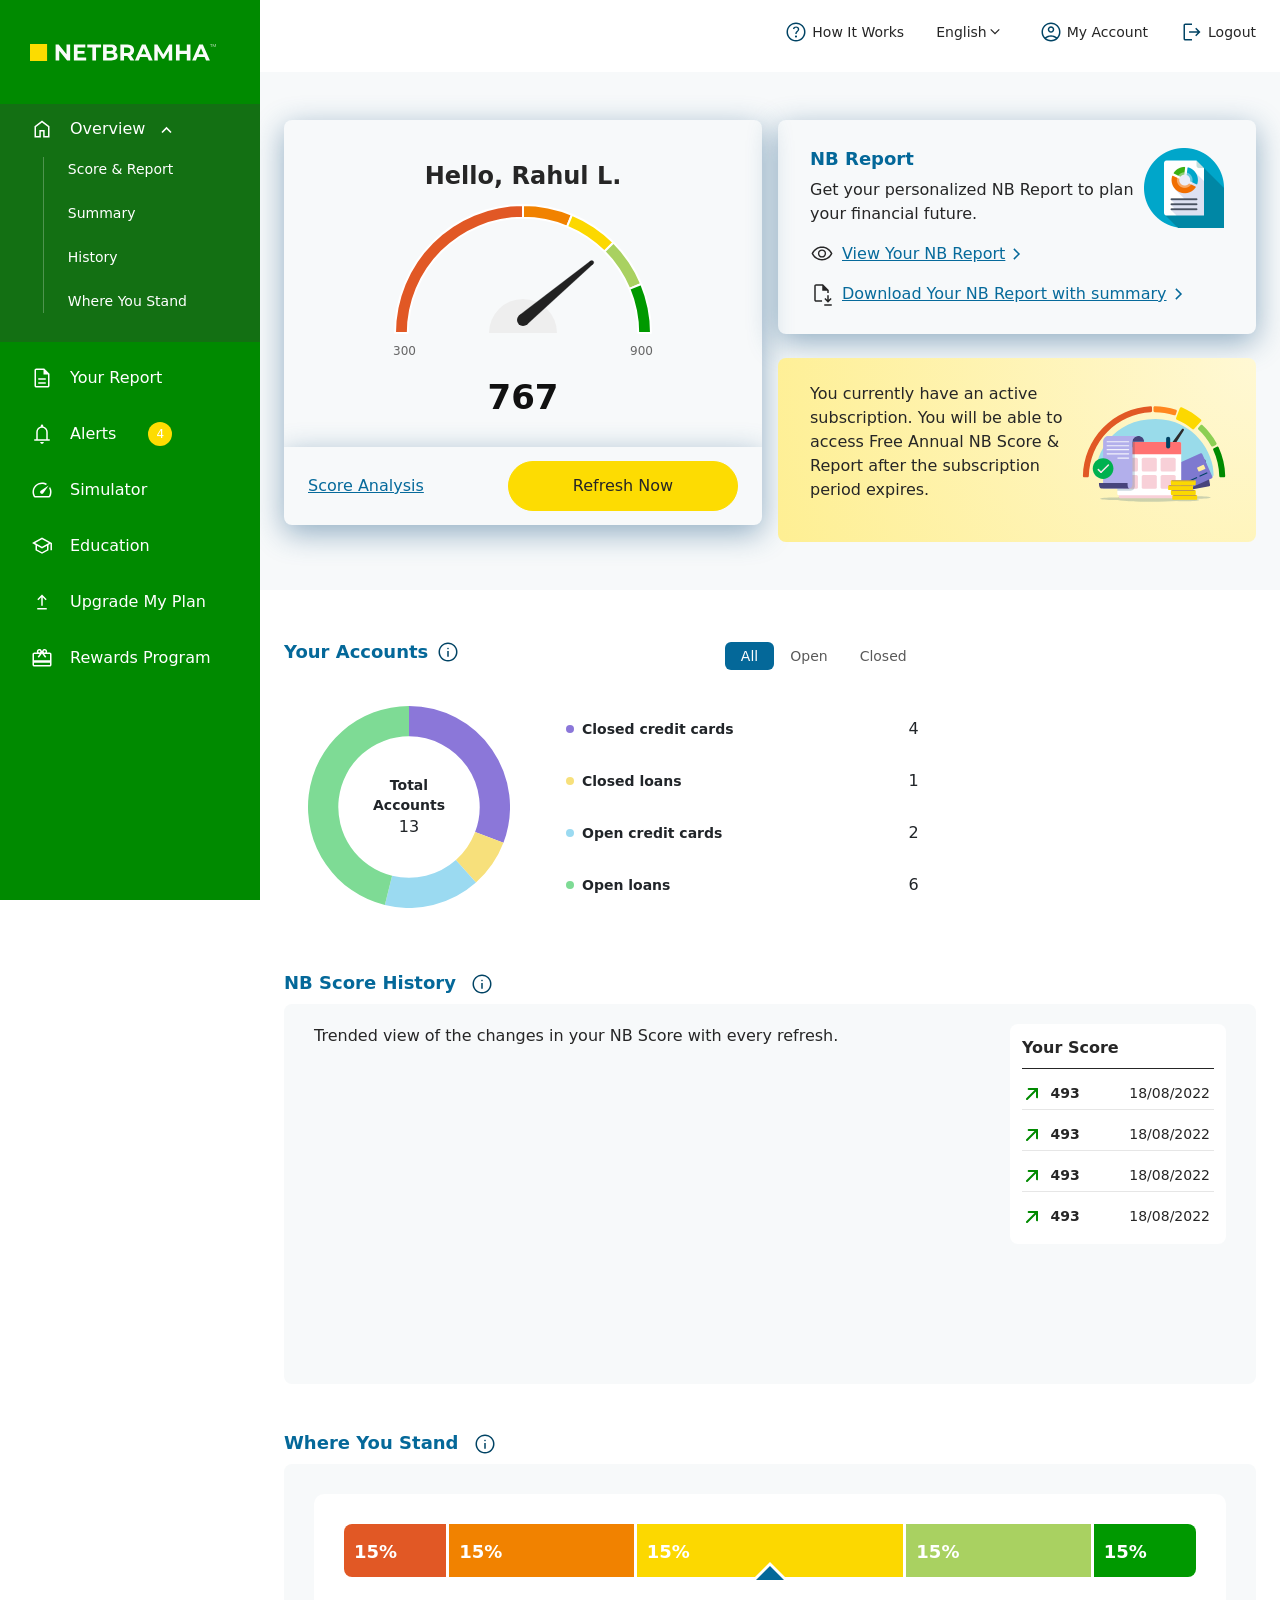
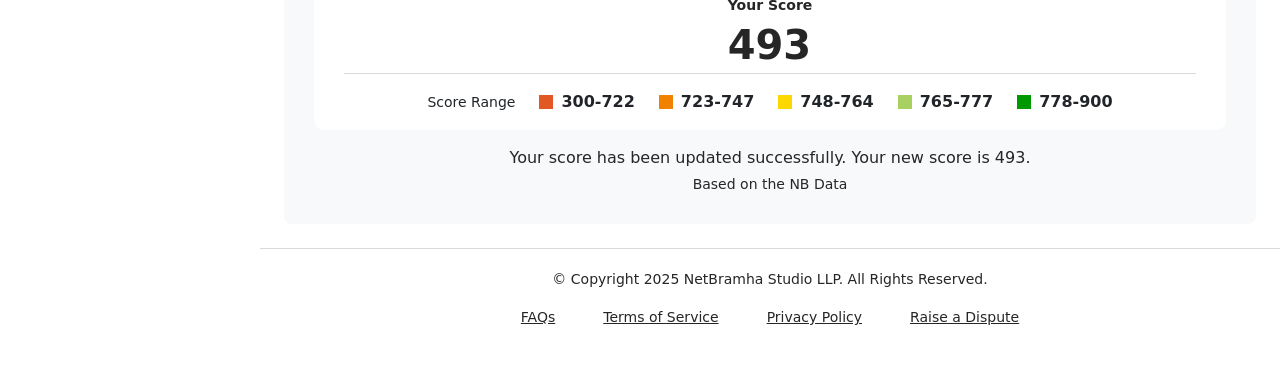
==== index.html @ ee1ac3c3 "Add files via upload feat: uploaded all the files" ====
<!DOCTYPE html>
<html lang="en">

    <head>
        <meta charset="UTF-8">
        <meta name="viewport" content="width=device-width, initial-scale=1.0">
        <title>NETBRAHMA</title>
        <link rel="preconnect" href="https://fonts.googleapis.com">
        <link rel="preconnect" href="https://fonts.gstatic.com" crossorigin>
        <link
            href="https://fonts.googleapis.com/css2?family=Roboto:ital,wght@0,100..900;1,100..900&display=swap"
            rel="stylesheet">
        <link rel="stylesheet" href="Assets/base.css">
        <link
            href="https://cdn.jsdelivr.net/npm/bootstrap@5.3.8/dist/css/bootstrap.min.css"
            rel="stylesheet"
            integrity="sha384-sRIl4kxILFvY47J16cr9ZwB07vP4J8+LH7qKQnuqkuIAvNWLzeN8tE5YBujZqJLB"
            crossorigin="anonymous">
    </head>

    <body class="body">

        <aside class="sidebar">
            <div class="drawer-icon d-lg-none"
                onclick="this.classList.toggle('expanded'); this.closest('.sidebar').classList.toggle('active')"></div>

            <div class="sidebar-content d-none d-md-block">
                <img src="img/netbramha-logo.svg" alt="Logo">
            </div>
            <div class="sidebar-content-wrapper">
                <div class="sidebar-menu-content d-lg-none">
                    <a class="sidebar-menu-content__link text-decoration-none"
                        data-bs-toggle="collapse"
                        href="#collapseExample" role="button"
                        aria-expanded="false" aria-controls="collapseExample">
                        <img src="img/overview.svg" alt="Logo"> <span
                            class="sidebar-menu-content__link-text ml-3 font-16 fnt-regular clr-white">Overview</span>
                        <span class="sidebar-menu-content__link-text-arrow">
                            <svg xmlns="http://www.w3.org/2000/svg" width="11"
                                height="8" viewBox="0 0 11 8" fill="none">
                                <path d="M10 6.5L5.5 2L1 6.5" stroke="white"
                                    stroke-width="1.6" />
                            </svg>
                        </span>
                    </a>
                    <div class="collapse " id="collapseExample">

                        <div class="card card-body border-0"
                            style="--bs-card-bg: transparent;    --bs-card-spacer-x: 0.8rem;">
                            <div class="d-flex">
                                <div class="vr"></div>
                                <ul class="ps-4 m-0 list-unstyled ">
                                    <li>
                                        <a href="#"
                                            class="sidebar-menu-content__link-text ml-3 font-14 text-decoration-none fnt-regular clr-white">Score
                                            & Report</a>
                                    </li>
                                    <li>
                                        <a href="#"
                                            class="sidebar-menu-content__link-text ml-3 font-14 text-decoration-none fnt-regular clr-white">Summary</a>
                                    </li>
                                    <li>
                                        <a href="#"
                                            class="sidebar-menu-content__link-text ml-3 font-14 text-decoration-none fnt-regular clr-white">History</a>
                                    </li>
                                    <li>
                                        <a href="#"
                                            class="sidebar-menu-content__link-text ml-3 font-14 text-decoration-none fnt-regular clr-white">Where
                                            You Stand</a>
                                    </li>
                                </ul>

                            </div>

                        </div>
                    </div>
                </div>
                <div class="sidebar-menu-content d-none d-lg-block">
                    <a class="sidebar-menu-content__link text-decoration-none"
                        data-bs-toggle="collapse"
                        href="#collapseExample" role="button"
                        aria-expanded="false" aria-controls="collapseExample">
                        <img src="img/overview.svg" alt="Logo"> <span
                            class="sidebar-menu-content__link-text ml-3 font-16 fnt-regular clr-white">Overview</span>
                        <span class="sidebar-menu-content__link-text-arrow">
                            <svg xmlns="http://www.w3.org/2000/svg" width="11"
                                height="8" viewBox="0 0 11 8" fill="none">
                                <path d="M10 6.5L5.5 2L1 6.5" stroke="white"
                                    stroke-width="1.6" />
                            </svg>
                        </span>
                    </a>
                    <div class="collapse show" id="collapseExample">

                        <div class="card card-body border-0"
                            style="--bs-card-bg: transparent;    --bs-card-spacer-x: 0.8rem;">
                            <div class="d-flex">
                                <div class="vr"></div>
                                <ul class="ps-4 m-0 list-unstyled ">
                                    <li>
                                        <a href="#"
                                            class="sidebar-menu-content__link-text ml-3 font-14 text-decoration-none fnt-regular clr-white">Score
                                            & Report</a>
                                    </li>
                                    <li>
                                        <a href="#"
                                            class="sidebar-menu-content__link-text ml-3 font-14 text-decoration-none fnt-regular clr-white">Summary</a>
                                    </li>
                                    <li>
                                        <a href="#"
                                            class="sidebar-menu-content__link-text ml-3 font-14 text-decoration-none fnt-regular clr-white">History</a>
                                    </li>
                                    <li>
                                        <a href="#"
                                            class="sidebar-menu-content__link-text ml-3 font-14 text-decoration-none fnt-regular clr-white">Where
                                            You Stand</a>
                                    </li>
                                </ul>

                            </div>

                        </div>
                    </div>
                </div>

                <ul class="sidebar-menu">
                    <li class="sidebar-menu__item">
                        <a href="#"
                            class="sidebar-menu__item-link text-decoration-none">
                            <img src="./img/report.svg" alt="Logo">
                            <span
                                class="sidebar-menu__item-text font-16 fnt-regular clr-white">Your
                                Report</span>
                        </a>
                    </li>
                    <li class="sidebar-menu__item">
                        <a href="#"
                            class="sidebar-menu__item-link text-decoration-none">
                            <img src="./img/alert.svg" alt="Logo">
                            <span
                                class="sidebar-menu__item-text font-16 fnt-regular clr-white">Alerts</span>
                            <div
                                class="ms-3 d-flex align-items-center justify-content-center badge-nt"><span
                                    class>4</span>
                            </div>
                        </a>
                    </li>
                    <li class="sidebar-menu__item">
                        <a href="#"
                            class="sidebar-menu__item-link text-decoration-none">
                            <img src="./img/simulator.svg" alt="Logo">
                            <span
                                class="sidebar-menu__item-text font-16 fnt-regular clr-white">Simulator</span>
                        </a>
                    </li>
                    <li class="sidebar-menu__item">
                        <a href="#"
                            class="sidebar-menu__item-link text-decoration-none">
                            <img src="./img/education.svg" alt="Logo">
                            <span
                                class="sidebar-menu__item-text font-16 fnt-regular clr-white">Education</span>
                        </a>
                    </li>
                    <li class="sidebar-menu__item">
                        <a href="#"
                            class="sidebar-menu__item-link text-decoration-none">
                            <img src="./img/upload.svg" alt="Logo">
                            <span
                                class="sidebar-menu__item-text font-16 fnt-regular clr-white">Upgrade
                                My Plan</span>
                        </a>
                    </li>
                    <li class="sidebar-menu__item">
                        <a href="#"
                            class="sidebar-menu__item-link text-decoration-none">
                            <img src="./img/rewards.svg" alt="Logo">
                            <span
                                class="sidebar-menu__item-text font-16 fnt-regular clr-white">Rewards
                                Program</span>
                        </a>
                    </li>

                </ul>
            </div>
        </aside>
        <div class="content-side">
            <header class="header">
                <div class="container g-5">
                    <div class="row">
                        <div class="col-12">
                            <ul
                                class="header-content m-0 d-flex align-items-center justify-content-end">
                                <li>
                                    <a href="#"
                                        class="header-content__item d-flex align-items-center gap-1">
                                        <img src="img/question.svg" alt="Logo">
                                        <span
                                            class="font-14 d-none d-md-block fnt-regular clr-black">How
                                            It Works</span>
                                    </a>
                                </li>
                                <li class="nav-item dropdown">
                                    <a
                                        class="nav-link dropdown-toggle font-14 fnt-regular clr-black"
                                        data-bs-toggle="dropdown" href="#"
                                        role="button"
                                        aria-expanded="false">English</a>
                                    <ul class="dropdown-menu">
                                        <li><a class="dropdown-item"
                                                href="#">French</a></li>
                                        <li><a class="dropdown-item"
                                                href="#">Dutch</a></li>
                                        <li><a class="dropdown-item"
                                                href="#">German</a></li>
                                        <li><a class="dropdown-item"
                                                href="#">Spanish</a></li>
                                        <li><a class="dropdown-item"
                                                href="#">Italian</a></li>
                                        <li><a class="dropdown-item"
                                                href="#">Portuguese</a></li>

                                    </ul>
                                </li>
                                <li>
                                    <a href="#"
                                        class="header-content__item d-flex align-items-center gap-1">
                                        <img src="img/account.svg" alt="Logo">
                                        <span
                                            class="font-14 d-none d-md-block fnt-regular clr-black">My
                                            Account</span>
                                    </a>
                                </li>
                                <li>
                                    <a href="#"
                                        class="header-content__item d-flex align-items-center gap-1">
                                        <img src="img/logout.svg" alt="Logo">
                                        <span
                                            class="font-14 d-none d-md-block fnt-regular clr-black">
                                            Logout</span>
                                    </a>
                                </li>
                            </ul>
                        </div>
                    </div>
                </div>
            </header>
            <section class="py-3 py-md-5 credit-score">
                <div class="container g-5">
                    <div class="row g-3">
                        <div class="col-12 col-lg-6">
                            <div class="score-card">
                                <h2 class="score-card__title">Hello, Rahul
                                    L.</h2>

                                <div class="score-card__wrapper">

                                    <credit-score-component credit-score
                                        class="score-card__gauge" score="767"
                                        min="300"
                                        max="900"
                                        segments="[200, 50, 50, 50, 50]"
                                        colors="['#E15825', '#F18200', '#FCD800', '#A9D161', '#009900']">
                                        <div class="score-card__canvas">
                                            <canvas class="gauge" width="260"
                                                height="130"></canvas>
                                        </div>
                                        <div
                                            class="score-card__range"><span>300</span><span>900</span></div>
                                        <div class="score-card__score"
                                            id="score">0</div>
                                    </credit-score-component>

                                </div>
                                <div class="score-card__footer">
                                    <a href="#" class="link">Score Analysis</a>
                                    <button class="btn btn-fill">Refresh
                                        Now</button>
                                </div>

                            </div>
                        </div>
                        <div class="col-12 col-lg-6">
                            <div class="np-report box-shadow">
                                <div
                                    class="np-report__header d-flex justify-content-between ">
                                    <div
                                        class="np-report__header-left flex-grow-1 g-2">
                                        <h2
                                            class="font-18 clr-primary fnt-bold">NB
                                            Report</h2>
                                        <p
                                            class="font-16 clr-black fnt-regular">Get
                                            your personalized NB Report to plan
                                            your financial future.</p>
                                    </div>
                                    <div class="np-report__header-right">
                                        <img src="img/np-report-icon.svg"
                                            alt="NB Report">
                                    </div>
                                </div>
                                <a href class="link d-block">
                                    <div class="d-flex align-items-center">
                                        <img src="img/icons.svg" alt="Eye Icon">
                                        <span class="mx-2">View Your NB
                                            Report</span>
                                        <svg xmlns="http://www.w3.org/2000/svg"
                                            width="8" height="12"
                                            viewBox="0 0 8 12"
                                            fill="none">
                                            <path
                                                d="M1.40002 11.6538L0.346191 10.6L4.94619 6L0.346191 1.4L1.40002 0.346176L7.05384 6L1.40002 11.6538Z"
                                                fill="var(--color-primary)" />
                                        </svg>
                                    </div>
                                </a>
                                <a href class="link d-block mt-3">
                                    <div class="d-flex align-items-center">
                                        <img src="img/icon-bounding.svg"
                                            alt="Eye Icon">
                                        <span class="mx-2">Download Your NB
                                            Report with summary</span>
                                        <svg xmlns="http://www.w3.org/2000/svg"
                                            width="8" height="12"
                                            viewBox="0 0 8 12"
                                            fill="none">
                                            <path
                                                d="M1.40002 11.6538L0.346191 10.6L4.94619 6L0.346191 1.4L1.40002 0.346176L7.05384 6L1.40002 11.6538Z"
                                                fill="var(--color-primary)" />
                                        </svg>
                                    </div>
                                </a>
                            </div>
                            <div
                                class="np-report np-report--content d-md-flex align-items-center justify-content-between pe-md-2 mt-4">
                                <div class="np-report__content-left ">

                                    <p class="font-16 clr-black fnt-regular">You
                                        currently have an active subscription.
                                        You will be able to access Free Annual
                                        NB Score & Report after the
                                        subscription period expires.</p>
                                </div>
                                <div class="np-report__content-right">
                                    <img src="img/Settled Credit.svg"
                                        alt="NB Report">
                                </div>
                            </div>
                        </div>
                    </div>
                </div>

            </section>
            <section class="pt-3 pt-md-5 yourAccounts">
                <div class="container g-5">
                    <div class="row g-3">
                        <div class="col-12 col-lg-8">
                            <div class="yourAccounts__container">
                                <div
                                    class="yourAccounts__header mb-3 d-flex justify-content-between align-items-center">
                                    <h2
                                        class="font-18 clr-primary fnt-bold d-flex align-items-center g-2">
                                        <span>Your
                                            Accounts </span>
                                        <img
                                            src="img/info.svg" alt="Info"
                                            class="ms-2"></h2>
                                    <ul class="nav nav-pills "
                                        id="pills-tab"
                                        role="tablist">
                                        <li class="nav-item"
                                            role="presentation">
                                            <button
                                                class="nav-link active"
                                                id="pills-home-tab"
                                                data-bs-toggle="pill"
                                                data-bs-target="#pills-home"
                                                type="button" role="tab"
                                                aria-controls="pills-home"
                                                aria-selected="true">All</button>
                                        </li>
                                        <li class="nav-item"
                                            role="presentation">
                                            <button class="nav-link"
                                                id="pills-profile-tab"
                                                data-bs-toggle="pill"
                                                data-bs-target="#pills-profile"
                                                type="button" role="tab"
                                                aria-controls="pills-profile"
                                                aria-selected="false">Open</button>
                                        </li>
                                        <li class="nav-item"
                                            role="presentation">
                                            <button class="nav-link"
                                                id="pills-contact-tab"
                                                data-bs-toggle="pill"
                                                data-bs-target="#pills-contact"
                                                type="button" role="tab"
                                                aria-controls="pills-contact"
                                                aria-selected="false">Closed</button>
                                        </li>

                                    </ul>
                                </div>
                                <div class="yourAccounts__content">

                                    <div class="tab-content"
                                        id="pills-tabContent">
                                        <div
                                            class="tab-pane fade show active"
                                            id="pills-home"
                                            role="tabpanel"
                                            aria-labelledby="pills-home-tab"
                                            tabindex="0">
                                            <div
                                                class="d-md-flex align-items-center w-100 gap-4">
                                                <div
                                                    class="chart-contain-wrapper m-auto">
                                                    <credit-score-component
                                                        doughnut
                                                        class="doughnut__gauge"
                                                        segments="[200, 50, 50, 50, 50]"
                                                        colors="['#E15825', '#F18200', '#FCD800', '#A9D161', '#009900']">
                                                        <div
                                                            class="chart-container">
                                                            <canvas
                                                                class="gauge"
                                                                width="260"
                                                                height="130"></canvas>

                                                            <div
                                                                class="chart-container__text font-14 fnt-bold">
                                                                Total<br />Accounts<br />
                                                                <span
                                                                    class="font-16 fnt-regular">13</span>
                                                            </div>
                                                        </div>

                                                    </credit-score-component>
                                                </div>
                                                <div
                                                    class="legend flex-grow-1">
                                                    <div
                                                        class="legend-item">
                                                        <div
                                                            class="legend-label">
                                                            <div
                                                                class="legend-color"
                                                                style="background:#8b77d9;"></div>
                                                            <span>
                                                                Closed
                                                                credit
                                                                cards</span>
                                                        </div>
                                                        <span
                                                            class="font-16 fnt-regular">4</span>
                                                    </div>
                                                    <div
                                                        class="legend-item">
                                                        <div
                                                            class="legend-label">
                                                            <div
                                                                class="legend-color"
                                                                style="background:#f7e07b;"></div>
                                                            <span>
                                                                Closed
                                                                loans</span>
                                                        </div>
                                                        <span
                                                            class="font-16 fnt-regular">1</span>
                                                    </div>
                                                    <div
                                                        class="legend-item">
                                                        <div
                                                            class="legend-label">
                                                            <div
                                                                class="legend-color"
                                                                style="background:#9bdaf1;"></div>
                                                            <span> Open
                                                                credit
                                                                cards</span>
                                                        </div>
                                                        <span
                                                            class="font-16 fnt-regular">2</span>
                                                    </div>
                                                    <div
                                                        class="legend-item">
                                                        <div
                                                            class="legend-label">
                                                            <div
                                                                class="legend-color"
                                                                style="background:#7edb95;"></div>
                                                            <span> Open
                                                                loans</span>
                                                        </div>
                                                        <span
                                                            class="font-16 fnt-regular">6</span>
                                                    </div>
                                                </div>

                                            </div>

                                        </div>
                                        <div class="tab-pane fade"
                                            id="pills-profile"
                                            role="tabpanel"
                                            aria-labelledby="pills-profile-tab"
                                            tabindex="0">1
                                        </div>
                                        <div class="tab-pane fade"
                                            id="pills-contact"
                                            role="tabpanel"
                                            aria-labelledby="pills-contact-tab"
                                            tabindex="0">2
                                        </div>

                                    </div>
                                </div>
                            </div>
                        </div>
                    </div>
                </div>
            </section>

            <section class="np-score-history pt-3 pt-md-5">
                <div class="container g-5">
                    <div class="row g-3">
                        <div class="col-12">
                            <div class="np-score-history__container">
                                <div class="np-score-history__header">
                                    <h2
                                        class="font-18 clr-primary fnt-bold">
                                        <span> NB
                                            Score History</span> <img
                                            src="img/info.svg" alt="Info"
                                            class="ms-2"></h2>
                                </div>
                                <div class="np-score-history__content">
                                    <div class="row g-3">
                                        <div class="col-12 col-lg-9">
                                            <div
                                                class="np-score-history__content-left">
                                                <div
                                                    class="np-score-history__content-left-item">
                                                    <p
                                                        class="font-16 clr-black fnt-regular">Trended
                                                        view of the
                                                        changes
                                                        in
                                                        your NB
                                                        Score with every
                                                        refresh.</p>
                                                </div>
                                                <div
                                                    class="np-score-history__content-graph">
                                                    <credit-score-component
                                                        line-chart>
                                                        <canvas
                                                            class="gauge"
                                                            width="260"
                                                            height="130"></canvas>
                                                    </credit-score-component>
                                                </div>
                                            </div>
                                        </div>
                                        <div class="col-12 col-lg-3">
                                            <div
                                                class="np-score-history__content-right">
                                                <h3
                                                    class="font-16 pb-2 clr-black fnt-bold">Your
                                                    Score</h3>

                                                <ul
                                                    class="list-unstyled mb-0">
                                                    <li
                                                        class="d-flex justify-content-between align-items-center np-score-history__content-right-item">
                                                        <div
                                                            class="font-14 clr-black fnt-regular">
                                                            <img
                                                                src="img/SUCCESS-ARROW.svg"
                                                                alt="Eye Icon">
                                                            <span
                                                                class=" ms-2 font-14 clr-black fnt-bold">
                                                                493</span>
                                                        </div>
                                                        <span
                                                            class="font-14 clr-black fnt-regular">18/08/2022</span>
                                                    </li>
                                                    <li
                                                        class="d-flex justify-content-between align-items-center np-score-history__content-right-item">
                                                        <div
                                                            class="font-14 clr-black fnt-regular">
                                                            <img
                                                                src="img/SUCCESS-ARROW.svg"
                                                                alt="Eye Icon">
                                                            <span
                                                                class=" ms-2 font-14 clr-black fnt-bold">
                                                                493</span>
                                                        </div>
                                                        <span
                                                            class="font-14 clr-black fnt-regular">18/08/2022</span>
                                                    </li>
                                                    <li
                                                        class="d-flex justify-content-between align-items-center np-score-history__content-right-item">
                                                        <div
                                                            class="font-14 clr-black fnt-regular">
                                                            <img
                                                                src="img/SUCCESS-ARROW.svg"
                                                                alt="Eye Icon">
                                                            <span
                                                                class=" ms-2 font-14 clr-black fnt-bold">
                                                                493</span>
                                                        </div>
                                                        <span
                                                            class="font-14 clr-black fnt-regular">18/08/2022</span>
                                                    </li>
                                                    <li
                                                        class="d-flex justify-content-between align-items-center np-score-history__content-right-item">
                                                        <div
                                                            class="font-14 clr-black fnt-regular">
                                                            <img
                                                                src="img/SUCCESS-ARROW.svg"
                                                                alt="Eye Icon">
                                                            <span
                                                                class=" ms-2 font-14 clr-black fnt-bold">
                                                                493</span>
                                                        </div>
                                                        <span
                                                            class="font-14 clr-black fnt-regular">18/08/2022</span>
                                                    </li>
                                                </ul>

                                            </div>
                                        </div>
                                    </div>

                                </div>
                            </div>
                        </div>
                    </div>
                </div>
            </section>
            <section class="pt-3 pt-md-5 where-you-stand mb-4">
                <div class="container g-5">
                    <div class="row g-3">
                        <div class="col-12">
                            <div class="where-you-stand__container">
                                <h2
                                    class="font-18 clr-primary fnt-bold"><span>Where
                                        You Stand</span> <img
                                        src="img/info.svg" alt="Info"
                                        class="ms-2"></h2>

                                <div class="where-you-stand__content">
                                    <div
                                        class="where-you-stand__content-inner pb-0">
                                        <ul
                                            class="where-you-stand__content-inner-score-list">
                                            <li
                                                class="where-you-stand__content-inner-score-list-item"
                                                style="--color-bg: #E15825;">

                                                <span
                                                    class="where-you-stand__content-inner-score-list-item-value">15%</span>
                                            </li>
                                            <li
                                                class="where-you-stand__content-inner-score-list-item"
                                                style="--color-bg: #F18200;">

                                                <span
                                                    class="where-you-stand__content-inner-score-list-item-value">15%</span>
                                            </li>
                                            <li
                                                class="where-you-stand__content-inner-score-list-item"
                                                style="--color-bg: #FCD800;">

                                                <span
                                                    class="where-you-stand__content-inner-score-list-item-value">15%</span>

                                                <div
                                                    class="triangle-container">
                                                    <div
                                                        class="triangle-outer">

                                                    </div>

                                                    <div
                                                        class="triangle-inner">

                                                    </div>
                                                </div>

                                            </li>
                                            <li
                                                class="where-you-stand__content-inner-score-list-item"
                                                style="--color-bg: #A9D161;">

                                                <span
                                                    class="where-you-stand__content-inner-score-list-item-value">15%</span>
                                            </li>
                                            <li
                                                class="where-you-stand__content-inner-score-list-item"
                                                style="--color-bg: #009900;">

                                                <span
                                                    class="where-you-stand__content-inner-score-list-item-value">15%</span>
                                            </li>
                                        </ul>
                                        <div
                                            class="where-you-stand__content-inner-score-list-item-value-wrapper mt-3 d-flex flex-wrap justify-content-center align-items-center">
                                            <div>
                                                <span
                                                    class="font-14 fnt-bold clr-black">Your
                                                    Score</span>
                                                <div>

                                                    <span
                                                        class="font-40 fnt-bold clr-black">493</span>
                                                </div>
                                            </div>
                                        </div>
                                        <div
                                            class="where-you-stand__range-score d-flex flex-wrap justify-content-center align-items-center gap-4">
                                            <span
                                                class="font-14 fnt-regular">Score
                                                Range</span>
                                            <div
                                                class="range-score-item-wrapper d-flex align-items-center gap-2">
                                                <div
                                                    class="range-score-item"
                                                    style="--color-bg: #E15825;"></div>
                                                <div
                                                    class="range-score-content font-16 fnt-bold">300-722</div>
                                            </div>
                                            <div
                                                class="range-score-item-wrapper d-flex align-items-center gap-2">
                                                <div
                                                    class="range-score-item"
                                                    style="--color-bg: #F18200;"></div>
                                                <div
                                                    class="range-score-content font-16 fnt-bold">723-747</div>
                                            </div>
                                            <div
                                                class="range-score-item-wrapper d-flex align-items-center gap-2">
                                                <div
                                                    class="range-score-item"
                                                    style="--color-bg: #FCD800;"></div>
                                                <div
                                                    class="range-score-content font-16 fnt-bold">748-764</div>
                                            </div>
                                            <div
                                                class="range-score-item-wrapper d-flex align-items-center gap-2">
                                                <div
                                                    class="range-score-item"
                                                    style="--color-bg: #A9D161;"></div>
                                                <div
                                                    class="range-score-content font-16 fnt-bold">765-777</div>
                                            </div>
                                            <div
                                                class="range-score-item-wrapper d-flex align-items-center gap-2">
                                                <div
                                                    class="range-score-item"
                                                    style="--color-bg: #009900;"></div>
                                                <div
                                                    class="range-score-content font-16 fnt-bold">778-900</div>
                                            </div>

                                        </div>

                                    </div>
                                    <div
                                        class="where-you-stand__content-inner-score-list-item-value-wrapper mt-3 text-center">
                                        <p
                                            class="font-16 fnt-regular clr-black mb-1">Your
                                            score has been updated
                                            successfully. Your new
                                            score is 493.</p>
                                        <p
                                            class="font-14 fnt-regular clr-black mb-0">Based
                                            on the NB Data</p>
                                    </div>
                                </div>

                            </div>

                        </div>

                    </div>
                </div>

            </section>
            <footer class="footer">
                <div class="container">
                    <div class="row">
                        <div class="col-12">
                            <div class="footer-content ">
                                <p
                                    class="font-14 fnt-regular clr-black mb-3 text-center">©
                                    Copyright 2025 NetBramha Studio LLP.
                                    All
                                    Rights Reserved.</p>
                                <ul
                                    class="list-unstyled d-flex align-items-center justify-content-center mb-2 gap-3 gap-md-5">
                                    <li>
                                        <a href="#"
                                            class="font-14 fnt-regular clr-black">FAQs</a>
                                    </li>
                                    <li>
                                        <a href="#"
                                            class="font-14 fnt-regular clr-black">Terms
                                            of Service</a>
                                    </li>
                                    <li>
                                        <a href="#"
                                            class="font-14 fnt-regular clr-black">Privacy
                                            Policy</a>
                                    </li>
                                    <li>
                                        <a href="#"
                                            class="font-14 fnt-regular clr-black">Raise
                                            a Dispute</a>
                                    </li>
                                </ul>

                            </div>

                        </div>
                    </div>
                </div>

            </footer>

        </div>
        <script
            src="https://cdn.jsdelivr.net/npm/bootstrap@5.3.8/dist/js/bootstrap.bundle.min.js"
            integrity="sha384-FKyoEForCGlyvwx9Hj09JcYn3nv7wiPVlz7YYwJrWVcXK/BmnVDxM+D2scQbITxI"
            crossorigin="anonymous"></script>
        <script src="Assets/chart.umd.js" defer></script>
        <script src="Assets/guage.js" defer></script>
    </body>

</html>
---- Assets/base.css ----
@charset "UTF-8";

/* src/scss/common/base.scss */
html {
  line-height: 1.15;
  -webkit-text-size-adjust: 100%;
}
body {
  margin: 0;
  font-family: "Roboto", sans-serif;
  font-optical-sizing: auto;
  font-weight: 400;
  font-style: normal;
}
main {
  display: block;
}
h1 {
  font-size: 2em;
  margin: 0.67em 0;
}
hr {
  box-sizing: content-box;
  height: 0;
  overflow: visible;
}
pre {
  font-family: monospace, monospace;
  font-size: 1em;
}
a {
  background-color: transparent;
  color: var(--color-link);
}
abbr[title] {
  border-bottom: none;
  text-decoration: underline;
  text-decoration: underline dotted;
}
b,
strong {
  font-weight: var(--font-body-weight-bold);
}
code,
kbd,
samp {
  font-family: monospace, monospace;
  font-size: 1em;
}
small {
  font-size: 80%;
}
sub,
sup {
  font-size: 75%;
  line-height: 0;
  position: relative;
  vertical-align: baseline;
}
sub {
  bottom: -0.25em;
}
sup {
  top: -0.5em;
}
img {
  border-style: none;
}
button,
input,
optgroup,
select,
textarea {
  font-family: inherit;
  font-size: 100%;
  line-height: 1.15;
  margin: 0;
}
button,
input {
  overflow: visible;
}
button,
select {
  text-transform: none;
}
button,
[type=button],
[type=reset],
[type=submit] {
  -webkit-appearance: button;
}
button::-moz-focus-inner,
[type=button]::-moz-focus-inner,
[type=reset]::-moz-focus-inner,
[type=submit]::-moz-focus-inner {
  border-style: none;
  padding: 0;
}
button:-moz-focusring,
[type=button]:-moz-focusring,
[type=reset]:-moz-focusring,
[type=submit]:-moz-focusring {
  outline: 1px dotted ButtonText;
}
fieldset {
  padding: 0.35em 0.75em 0.625em;
}
legend {
  box-sizing: border-box;
  color: inherit;
  display: table;
  max-width: 100%;
  padding: 0;
  white-space: normal;
}
progress {
  vertical-align: baseline;
}
textarea {
  overflow: auto;
}
[type=checkbox],
[type=radio] {
  box-sizing: border-box;
  padding: 0;
}
[type=number]::-webkit-inner-spin-button,
[type=number]::-webkit-outer-spin-button {
  height: auto;
}
[type=search] {
  -webkit-appearance: textfield;
  outline-offset: -2px;
}
[type=search]::-webkit-search-decoration {
  -webkit-appearance: none;
}
::-webkit-file-upload-button {
  -webkit-appearance: button;
  font: inherit;
}
details {
  display: block;
  transition: all 0.3s ease;
}
summary {
  display: list-item;
}
template {
  display: none;
}
[hidden] {
  display: none;
}
ul {
  list-style-type: none;
}
ol {
  margin-left: 18px;
}
li {
  margin-bottom: 8px;
  color: var(--color-text);
  font-size: calc(var(--font-body-scale) * 16px);
  line-height: 24px;
}
@media (max-width: 767px) {
  li {
    font-size: calc(var(--font-body-scale) * 14px);
    line-height: 22px;
  }
}
p {
  font-size: calc(var(--font-body-scale) * 16px);
  line-height: calc(var(--font-body-scale) * 1.3 * 16px);
  font-weight: var(--font-body-weight);
  margin-bottom: 8px;
  word-break: break-word;
}
blockquote {
  font-size: calc(var(--font-body-scale) * 20px);
  line-height: calc(var(--font-body-scale) * 20px * 1.3);
  padding-block: 10px;
  padding-left: 24px;
  color: var(--color-text);
  position: relative;
  margin-bottom: 8px;
}
blockquote::before {
  content: "";
  display: block;
  width: 1px;
  height: 100%;
  background-color: rgba(var(--color-text-rgb));
  position: absolute;
  left: 0;
  top: 0;
}
select {
  border: none;
  width: 100%;
  font-size: calc(var(--font-body-scale) * 16px);
  line-height: calc(var(--font-body-scale) * 16px * 1.3);
  padding: 13px 30px 13px 18px;
  border: 1px solid var(--color-input-color);
  background-color: transparent;
  color: var(--color-input-color);
  -moz-appearance: none;
  -webkit-appearance: none;
  appearance: none;
  border-radius: var(--input-border-radius);
  position: relative;
  cursor: pointer;
}
@media screen and (max-width: 767px) {
  select {
    padding: 9px 38px 9px 18px;
  }
}
:root {
  --color-black: #262626;
  --color-primary: #046899;
  --color-link: #066A9B;
  --color-secondary: #FDDC02;
  --color-sidebar-background: #008A00;
  --color-white: #FFFFFF;
  --color-gray: #595959;
  --color-light-gray: #F7F9FA;
}
footer {
  color: red;
}
header {
  color: pink;
}
.score-card {
  border-radius: 8px;
  box-shadow: 0 8px 30px rgba(31, 90, 133, 0.48);
  padding: 40px 0 0;
  text-align: center;
  overflow: hidden;
}
.score-card__title {
  font-size: 24px;
  line-height: 32px;
  color: var(--color-black);
  margin-bottom: 12px;
  font-weight: 700;
}
.score-card__wrapper {
  display: block;
}
.score-card__gauge {
  display: block;
  width: 260px;
  position: relative;
  margin: auto;
}
.score-card canvas {
  display: block;
  margin: 0 auto;
  max-width: 100%;
}
.score-card__range {
  display: flex;
  justify-content: space-between;
  font-size: 12px;
  color: #666;
  margin-top: 8px;
}
.score-card__score {
  font-size: 34px;
  font-weight: 600;
  color: #111;
  margin-top: 12px;
}
.score-card__canvas {
  display: block;
  width: 260px;
  height: 130px;
  position: relative;
  margin: auto;
}
.score-card__footer {
  display: flex;
  justify-content: space-between;
  align-items: center;
  margin-top: 24px;
  padding: 14px 24px;
  box-shadow: 0 8px 30px rgba(31, 90, 133, 0.48);
}
.np-report {
  padding: 28px 32px;
  border-radius: 8px;
}
.np-report--content {
  padding: 24px 32px;
  background:
    radial-gradient(
      circle at top right,
      #FFF8D4 0%,
      #FEEF93 100%);
}
.credit-score {
  background-color: var(--color-light-gray);
}
.chart-container {
  position: relative;
}
.chart-container__text {
  position: absolute;
  top: 50%;
  left: 50%;
  transform: translate(-50%, -50%);
  text-align: center;
  font-size: 16px;
  font-weight: bold;
}
.chart-contain-wrapper {
  padding: 16px 24px;
  width: 250px;
}
.legend-item {
  display: flex;
  justify-content: space-between;
  padding: 10px 8px;
  margin-bottom: 8px;
  font-size: 14px;
  font-weight: 700;
  line-height: 20px;
}
.legend-item:last-child {
  margin-bottom: 0;
}
.legend-color {
  width: 8px;
  height: 8px;
  border-radius: 50%;
  margin-right: 8px;
}
.legend-label {
  display: flex;
  align-items: center;
}
.yourAccounts .nav-pills {
  margin-bottom: 0;
  border-bottom: var(--color-light-gray);
  padding: 4px;
  border-radius: 8px;
}
.yourAccounts .nav-item {
  margin-bottom: 0;
}
.yourAccounts .nav-item .nav-link {
  color: var(--color-gray);
  font-size: 14px;
  font-weight: 400;
  line-height: 20px;
  padding: 4px 16px;
  border-radius: 6px;
}
.yourAccounts .nav-item .nav-link.active {
  background-color: var(--color-primary);
  color: var(--color-white);
}
.np-score-history__content {
  padding: 20px 30px;
  background-color: var(--color-light-gray);
  border-radius: 8px;
}
.np-score-history__content-graph,
.np-score-history credit-score-component {
  height: 300px;
  display: block;
}
.np-score-history__content-right {
  padding: 12px;
  background-color: var(--color-white);
  border-radius: 8px;
}
.np-score-history__content-right h3 {
  border-bottom: 1px solid var(--color-black);
}
.np-score-history__content-right-item {
  padding: 6px 4px;
  border-bottom: 1px solid #E6E6E6;
}
.np-score-history__content-right-item:last-child {
  border-bottom: none;
  margin-bottom: 0;
}
.where-you-stand__content {
  padding: 30px;
  background-color: var(--color-light-gray);
  border-radius: 8px;
}
.where-you-stand__content-inner {
  padding: 30px;
  background-color: var(--color-white);
  border-radius: 10px;
}
.where-you-stand__content-inner-score-list {
  list-style: none;
  padding: 0;
  margin: 0;
  display: flex;
  justify-content: space-between;
  align-items: center;
  gap: 3px;
}
.where-you-stand__content-inner-score-list-item {
  position: relative;
  background-color: var(--color-bg);
  padding: 16px 10px 12px 10px;
  margin-bottom: 0px;
}
.where-you-stand__content-inner-score-list-item-value {
  font-size: 18px;
  color: var(--color-white);
  font-weight: 700;
}
.where-you-stand__content-inner-score-list-item:first-child {
  border-radius: 8px 0 0 8px;
  flex: 1;
}
.where-you-stand__content-inner-score-list-item:last-child {
  border-radius: 0 8px 8px 0;
  flex: 1;
}
.where-you-stand__content-inner-score-list-item:nth-child(2) {
  flex: 2;
}
.where-you-stand__content-inner-score-list-item:nth-child(3) {
  flex: 3;
}
.where-you-stand__content-inner-score-list-item:nth-child(4) {
  flex: 2;
}
.where-you-stand__range-score {
  padding: 16px 0;
  border-top: 1px solid #D9D9D9;
}
.triangle-container {
  position: absolute;
  width: 36px;
  bottom: -3px;
  left: 50%;
  transform: translate(-50%);
}
.triangle-outer {
  width: 0;
  height: 0;
  border-left: 18px solid transparent;
  border-right: 18px solid transparent;
  border-bottom: 18px solid var(--color-white);
}
.triangle-inner {
  width: 0;
  height: 0;
  border-left: 14px solid transparent;
  border-right: 14px solid transparent;
  border-bottom: 14px solid var(--color-primary);
  position: absolute;
  bottom: 0;
  left: 50%;
  transform: translate(-50%);
}
.range-score-item {
  width: 14px;
  height: 14px;
  background-color: var(--color-bg);
}
.clr-black {
  color: var(--color-black) !important;
}
.clr-white {
  color: var(--color-white);
}
.clr-gray {
  color: var(--color-gray);
}
.fnt-bold {
  font-weight: 700;
}
.fnt-medium {
  font-weight: 500;
}
.fnt-regular {
  font-weight: 400;
}
.link {
  color: var(--color-link);
  font-size: 16px;
  line-height: 24px;
  font-weight: 500;
}
.btn {
  padding: 12px 24px !important;
  border-radius: 40px !important;
  font-size: 16px !important;
  line-height: 24px !important;
  font-weight: 500 !important;
  min-width: 230px !important;
  border: 1px solid var(--color-secondary) !important;
}
.btn-fill {
  background-color: var(--color-secondary) !important;
  color: var(--color-black) !important;
}
.btn-fill:hover {
  background-color: transparent !important;
  color: var(--color-secondary);
}
.content-side {
  margin-left: 45px;
}
@media (min-width: 768px) {
  .content-side {
    margin-left: 260px;
  }
}
.box-shadow {
  box-shadow: 0 8px 30px rgba(31, 90, 133, 0.48);
}
.font-18 {
  font-size: 18px;
  line-height: 22px;
}
.font-14 {
  font-size: 14px !important;
  line-height: 20px !important;
}
.font-16 {
  font-size: 16px !important;
  line-height: 24px !important;
}
.font-40 {
  font-size: 40px;
  line-height: 56px;
}
.clr-primary {
  color: var(--color-primary);
}
.footer {
  border-top: 1px solid #D9D9D9;
  padding: 20px 0;
}
.header {
  position: sticky;
  top: 0;
  z-index: 100;
  background-color: var(--color-white);
}
.header-content {
  padding: 20px 0;
  gap: 32px;
}
.header-content a {
  text-decoration: none;
}
.header-content .nav-item.dropdown {
  padding-right: 20px;
}
.badge-nt {
  width: 24px;
  height: 24px;
  border-radius: 50%;
  background-color: var(--color-secondary);
  color: var(--color-white);
  font-size: 12px;
  font-weight: 500;
  line-height: 16px;
  text-align: center;
}
.dropdown-toggle::after {
  content: "";
  display: block;
  width: 10px;
  height: 10px;
  border-top: none !important;
  border-right: none !important;
  border-bottom: none !important;
  border-left: none !important;
  background: no-repeat center/contain url('data:image/svg+xml;utf8,<svg xmlns="http://www.w3.org/2000/svg" width="8" height="6" viewBox="0 0 8 6" fill="none"><path d="M4.00005 5.02562L0.230835 1.25642L0.933385 0.553867L4.00005 3.62053L7.06672 0.553867L7.76927 1.25642L4.00005 5.02562Z" fill="%23262626"/></svg>');
  margin-left: 5px;
  position: absolute;
  top: 50%;
  transform: translateY(-50%);
}
.sidebar-content {
  padding: 40px 30px;
}
.sidebar-menu-content {
  padding: 13px 30px;
  background-color: #137013;
  color: var(--color-white);
}
@media (max-width: 767px) {
  .sidebar-menu-content {
    padding: 13px 12px;
  }
}
.sidebar-menu-content__link {
  display: flex;
  align-items: center;
  gap: 16px;
}
@media (max-width: 767px) {
  .sidebar-menu-content__link {
    gap: 8px;
  }
}
.sidebar-menu-content__link .sidebar-menu-content__link-text-arrow svg {
  transition: transform 0.3s ease-in-out;
}
.sidebar-menu-content__link.collapsed .sidebar-menu-content__link-text-arrow svg {
  transform: rotate(180deg);
}
.sidebar-menu-content li {
  margin-bottom: 20px;
}
.sidebar-menu-content li:last-child {
  margin-bottom: 0;
}
@media (max-width: 767px) {
  .sidebar-menu-content li {
    margin-bottom: 16px;
  }
}
.sidebar-menu {
  padding: 24px 30px;
}
@media (max-width: 767px) {
  .sidebar-menu {
    padding: 16px 12px;
  }
}
.sidebar-menu li {
  margin-bottom: 32px;
}
@media (max-width: 767px) {
  .sidebar-menu li {
    margin-bottom: 16px;
  }
}
.sidebar-menu__item-link {
  display: flex;
  align-items: center;
  gap: 16px;
}
@media (max-width: 767px) {
  .sidebar-menu__item-link {
    gap: 8px;
  }
}
.drawer-icon {
  margin-left: 12px;
  margin-bottom: 10px;
  margin-top: 10px;
  width: 28px;
  height: 28px;
  background: no-repeat center/60% url("data:image/svg+xml,%3Csvg xmlns='http://www.w3.org/2000/svg' viewBox='0 0 8 12' fill='none'%3E%3Cpath d='M2 2L6 6L2 10' stroke='%23ffffff' stroke-width='2' stroke-linecap='round' stroke-linejoin='round'/%3E%3C/svg%3E");
  transition: transform 0.25s ease;
  cursor: pointer;
}
.drawer-icon.expanded {
  transform: rotate(90deg);
}
.sidebar {
  width: 260px;
  height: 100vh;
  background-color: var(--color-sidebar-background);
  position: fixed;
  top: 0;
  left: 0;
  bottom: 0;
  z-index: 100;
  overflow-y: auto;
}
.sidebar > *:not(.drawer-icon) {
  transition: all 1s ease;
}
@media (max-width: 767px) {
  .sidebar {
    position: fixed;
    left: 0;
    top: 0;
    bottom: 0;
    z-index: 999;
    width: 45px;
    transition: width 0.3s ease;
  }
  .sidebar.active {
    width: 260px;
  }
}
.sidebar .sidebar-content-wrapper {
  height: calc(100vh - 104px);
  overflow-y: auto;
  overflow-x: hidden;
}
/*! normalize.css v8.0.1 | MIT License | github.com/necolas/normalize.css */
/*# sourceMappingURL=base.css.map */
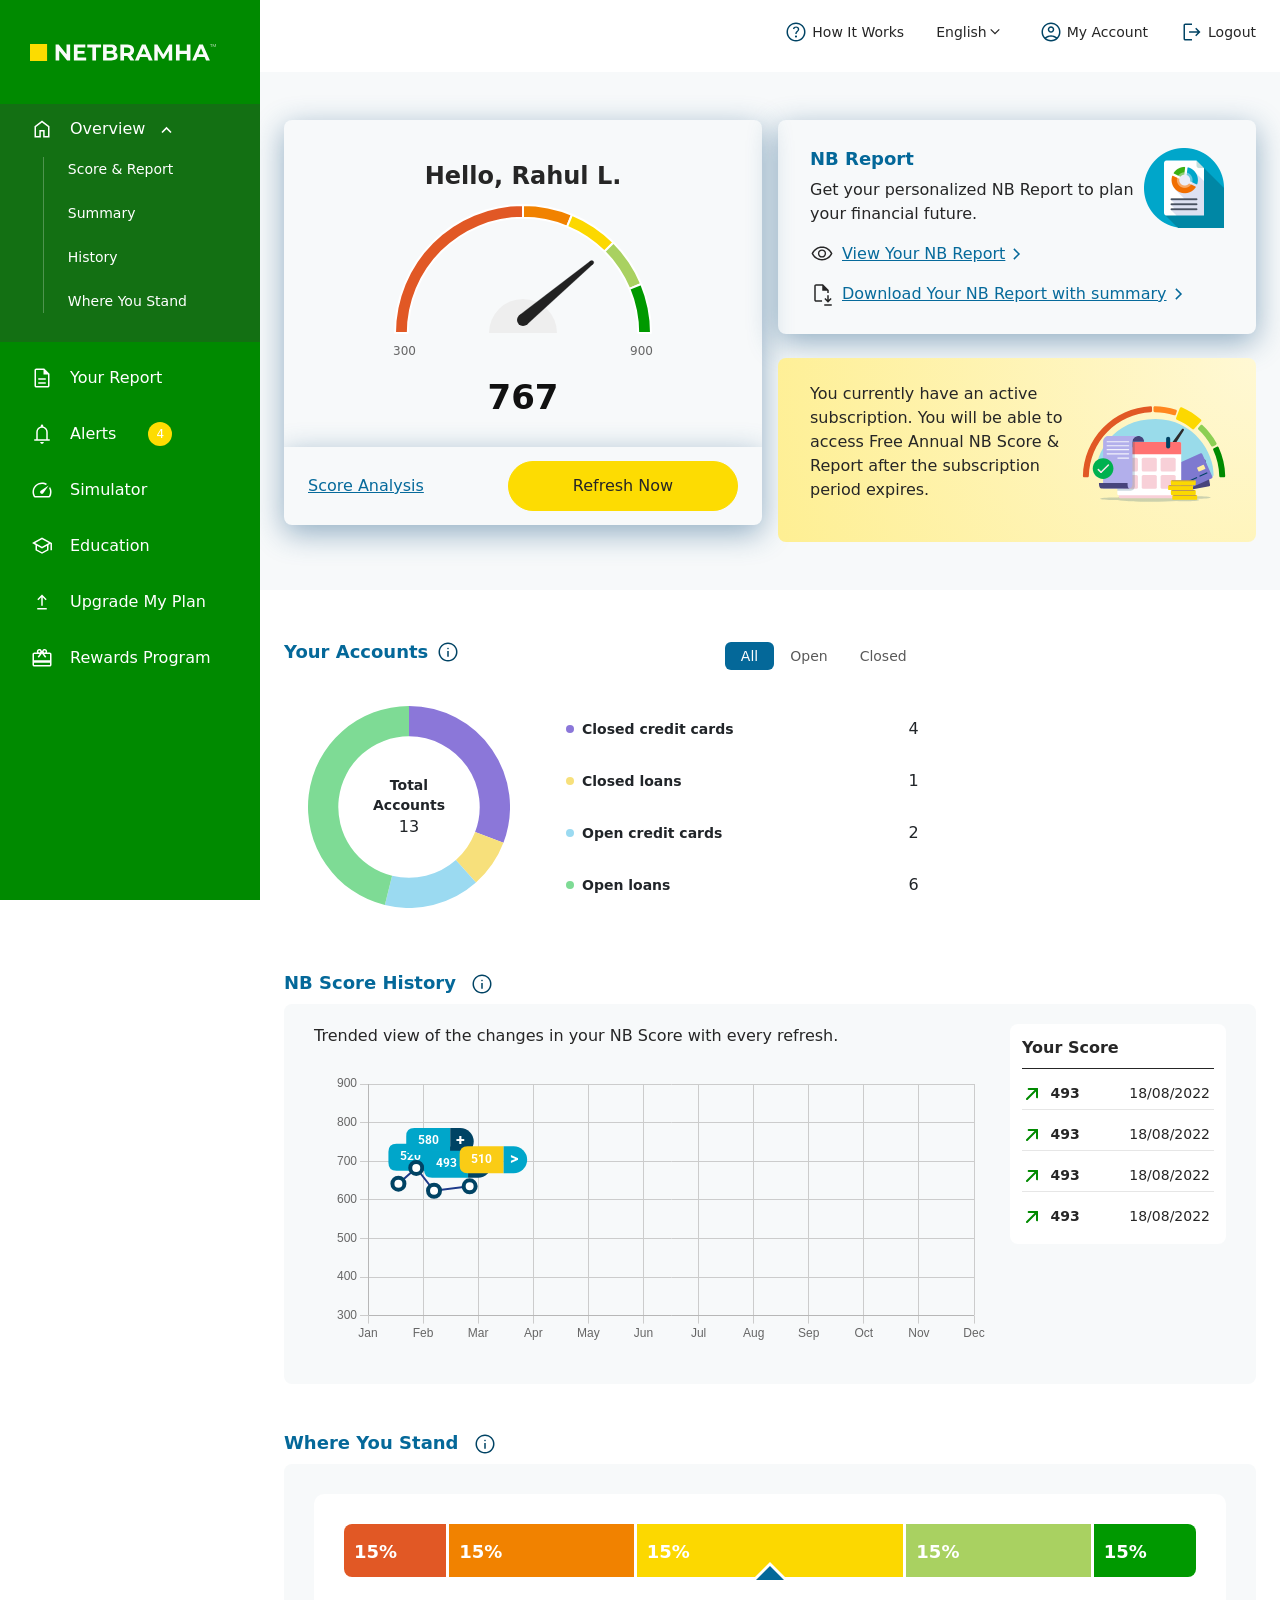
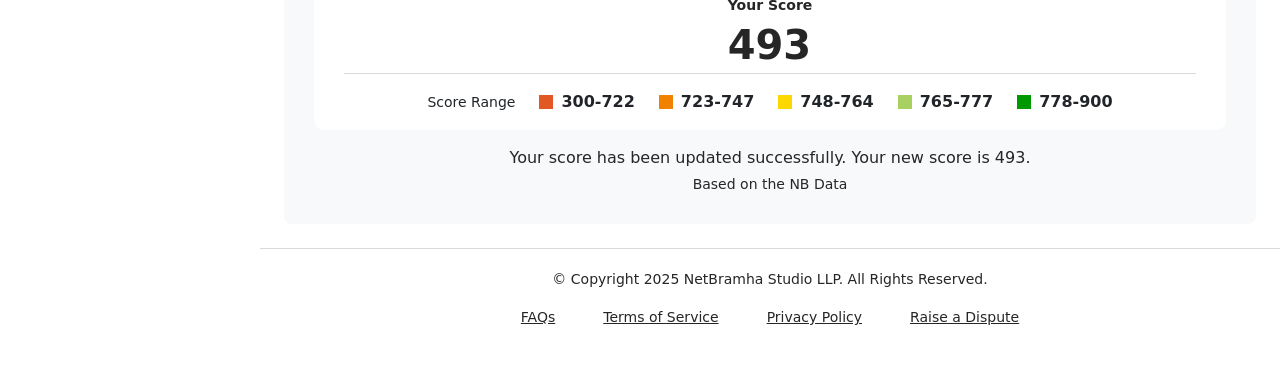
==== commit a30abf54: "Add files via upload fix: added responsive fixes" ====
--- a/index.html
+++ b/index.html
@@ -799,7 +799,7 @@
                                     All
                                     Rights Reserved.</p>
                                 <ul
-                                    class="list-unstyled d-flex align-items-center justify-content-center mb-2 gap-3 gap-md-5">
+                                    class="list-unstyled d-flex flex-wrap align-items-center justify-content-center mb-2 gap-3 gap-md-5">
                                     <li>
                                         <a href="#"
                                             class="font-14 fnt-regular clr-black">FAQs</a>
--- a/Assets/base.css
+++ b/Assets/base.css
@@ -374,6 +374,12 @@
   height: 300px;
   display: block;
 }
+@media screen and (max-width: 767px) {
+  .np-score-history__content-graph,
+  .np-score-history credit-score-component {
+    height: 200px;
+  }
+}
 .np-score-history__content-right {
   padding: 12px;
   background-color: var(--color-white);
@@ -399,6 +405,11 @@
   padding: 30px;
   background-color: var(--color-white);
   border-radius: 10px;
+}
+@media screen and (max-width: 767px) {
+  .where-you-stand__content-inner {
+    padding: 14px;
+  }
 }
 .where-you-stand__content-inner-score-list {
   list-style: none;
@@ -408,12 +419,18 @@
   justify-content: space-between;
   align-items: center;
   gap: 3px;
+  flex-wrap: wrap;
 }
 .where-you-stand__content-inner-score-list-item {
   position: relative;
   background-color: var(--color-bg);
   padding: 16px 10px 12px 10px;
   margin-bottom: 0px;
+}
+@media screen and (max-width: 767px) {
+  .where-you-stand__content-inner-score-list-item {
+    padding: 4px;
+  }
 }
 .where-you-stand__content-inner-score-list-item-value {
   font-size: 18px;
